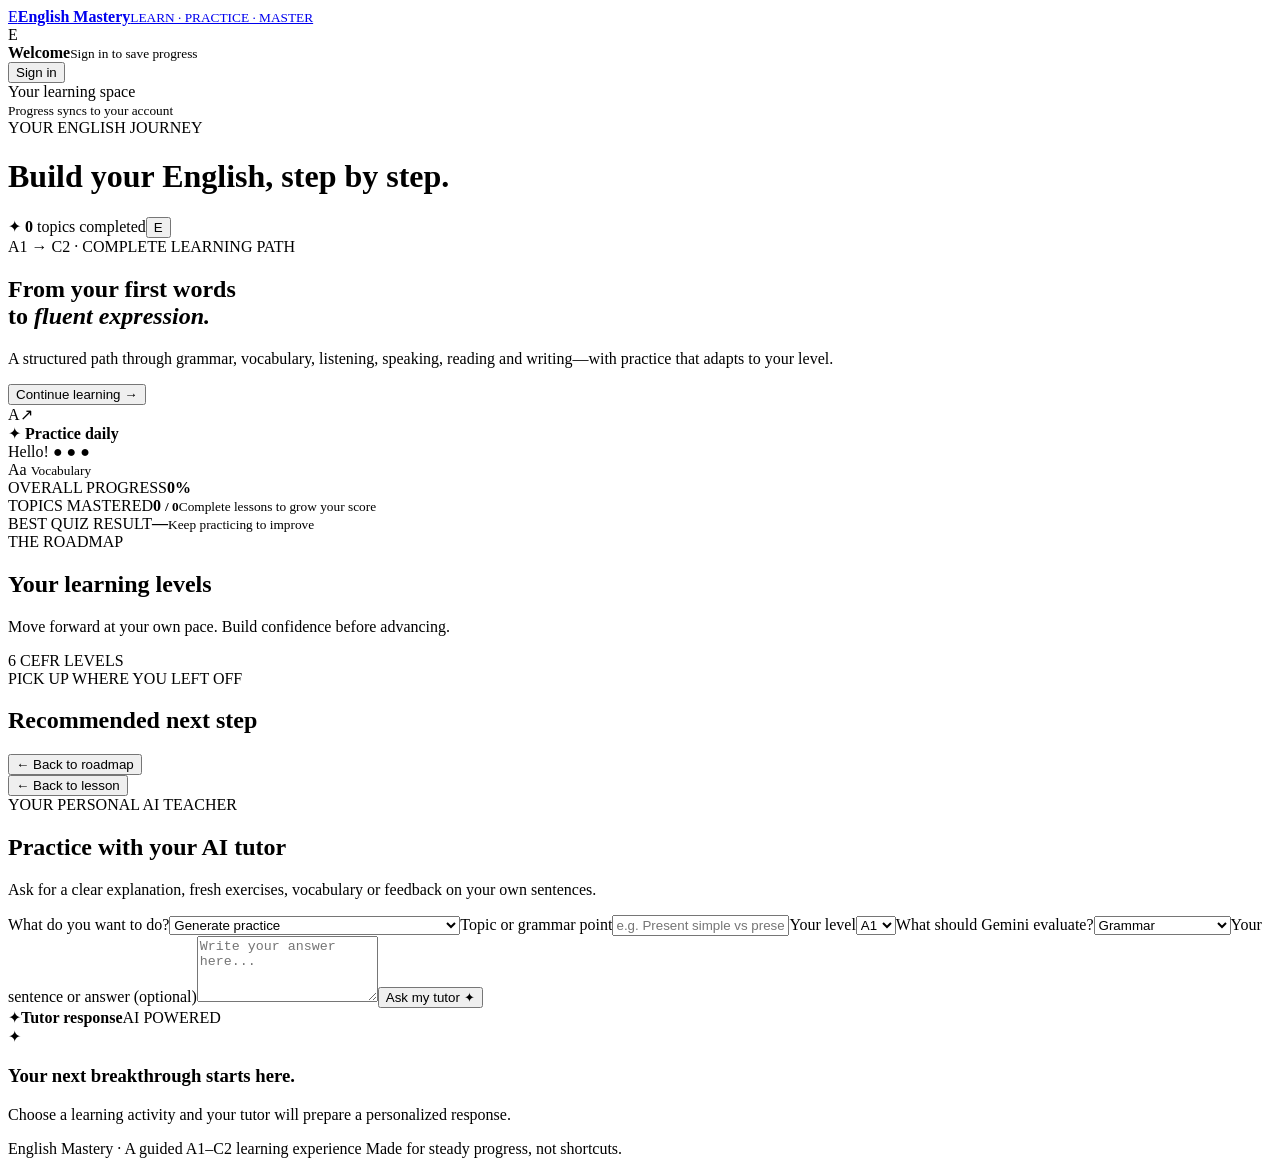
==== index.html @ 78835b99 "Add English Mastery v8 frontend and Netlify setup" ====
<!doctype html>
<html lang="es"><head><meta charset="utf-8"><meta name="viewport" content="width=device-width,initial-scale=1"><meta name="theme-color" content="#f6f7f3"><title>English Mastery · A1—C2</title><link rel="stylesheet" href="/styles.css"></head><body>
<div class="app-shell"><aside class="sidebar"><a class="brand" href="#home"><span class="brand-mark">E</span><span><b>English Mastery</b><small>LEARN · PRACTICE · MASTER</small></span></a><div class="profile" id="profile"><div class="avatar">E</div><div><b>Welcome</b><small>Sign in to save progress</small></div><button class="text-btn" id="signBtn">Sign in</button></div><nav id="levelNav" aria-label="Course levels"></nav><div class="side-foot"><span class="live-dot"></span> Your learning space<br><small>Progress syncs to your account</small></div></aside>
<main class="main"><header class="topbar"><div><div class="eyebrow">YOUR ENGLISH JOURNEY</div><h1 id="pageTitle">Build your English, step by step.</h1></div><div class="top-actions"><span class="streak">✦ <b id="doneCount">0</b> topics completed</span><button class="avatar-mini" id="accountBtn" aria-label="Account">E</button></div></header>
<section id="diagnostic" class="view"><div id="diagnosticContent"></div></section>
<section id="dashboard" class="view active"><div class="hero"><div class="hero-copy"><span class="pill light">A1 → C2 · COMPLETE LEARNING PATH</span><h2>From your first words<br>to <em>fluent expression.</em></h2><p>A structured path through grammar, vocabulary, listening, speaking, reading and writing—with practice that adapts to your level.</p><button class="primary" id="continueBtn">Continue learning <span>→</span></button></div><div class="hero-art" aria-hidden="true"><div class="orbit orbit-one"></div><div class="orbit orbit-two"></div><div class="book">A<span>↗</span></div><div class="float-card card-a">✦ <b>Practice daily</b></div><div class="float-card card-b">Hello! <span>● ● ●</span></div><div class="float-card card-c">Aa <small>Vocabulary</small></div></div></div>
<div class="stats-grid"><article class="stat"><span>OVERALL PROGRESS</span><strong id="overallPct">0%</strong><div class="progress-track"><i id="overallBar"></i></div></article><article class="stat"><span>TOPICS MASTERED</span><strong id="topicCount">0 <small>/ 0</small></strong><small>Complete lessons to grow your score</small></article><article class="stat"><span>BEST QUIZ RESULT</span><strong id="bestScore">—</strong><small>Keep practicing to improve</small></article></div>
<div class="section-head"><div><span class="eyebrow">THE ROADMAP</span><h2>Your learning levels</h2><p>Move forward at your own pace. Build confidence before advancing.</p></div><span class="subtle">6 CEFR LEVELS</span></div><div id="levelCards" class="level-grid"></div>
<div class="section-head module-head"><div><span class="eyebrow">PICK UP WHERE YOU LEFT OFF</span><h2>Recommended next step</h2></div></div><div id="nextCard"></div></section>
<section id="lesson" class="view"><button class="back-link" id="backHome">← Back to roadmap</button><div id="lessonContent"></div></section>
<section id="quiz" class="view"><button class="back-link" id="backLesson">← Back to lesson</button><div id="quizContent"></div></section>
<section id="tutor" class="view"><div class="section-head"><div><span class="eyebrow">YOUR PERSONAL AI TEACHER</span><h2>Practice with your AI tutor</h2><p>Ask for a clear explanation, fresh exercises, vocabulary or feedback on your own sentences.</p></div></div><div class="tutor-layout"><div class="tutor-controls"><label>What do you want to do?<select id="tutorTask"><option value="practice">Generate practice</option><option value="explain">Explain a grammar point</option><option value="vocabulary">Vocabulary drill</option><option value="feedback">Correct grammar / writing / speaking (graded)</option></select></label><label>Topic or grammar point<input id="tutorTopic" placeholder="e.g. Present simple vs present continuous"></label><label>Your level<select id="tutorLevel"><option>A1</option><option>A2</option><option>B1</option><option>B2</option><option>C1</option><option>C2</option></select></label><label>What should Gemini evaluate?<select id="tutorSkill"><option value="grammar">Grammar</option><option value="writing">Writing</option><option value="speaking">Speaking transcript</option></select></label><label id="tutorInputWrap">Your sentence or answer (optional)<textarea id="tutorInput" rows="4" placeholder="Write your answer here..."></textarea></label><button class="primary" id="askTutor">Ask my tutor <span>✦</span></button></div><article class="tutor-output"><div class="output-head"><span class="sparkle">✦</span><b>Tutor response</b><span class="subtle">AI POWERED</span></div><div id="tutorResponse" class="response-body"><div class="empty-orb">✦</div><h3>Your next breakthrough starts here.</h3><p>Choose a learning activity and your tutor will prepare a personalized response.</p></div></article></div></section>
<footer>English Mastery · A guided A1–C2 learning experience <span>Made for steady progress, not shortcuts.</span></footer></main></div><div id="toast" role="status" class="toast"></div><script src="/app.js" defer></script><script src="/diagnostic.js" defer></script><script src="/learning.js" defer></script></body></html>
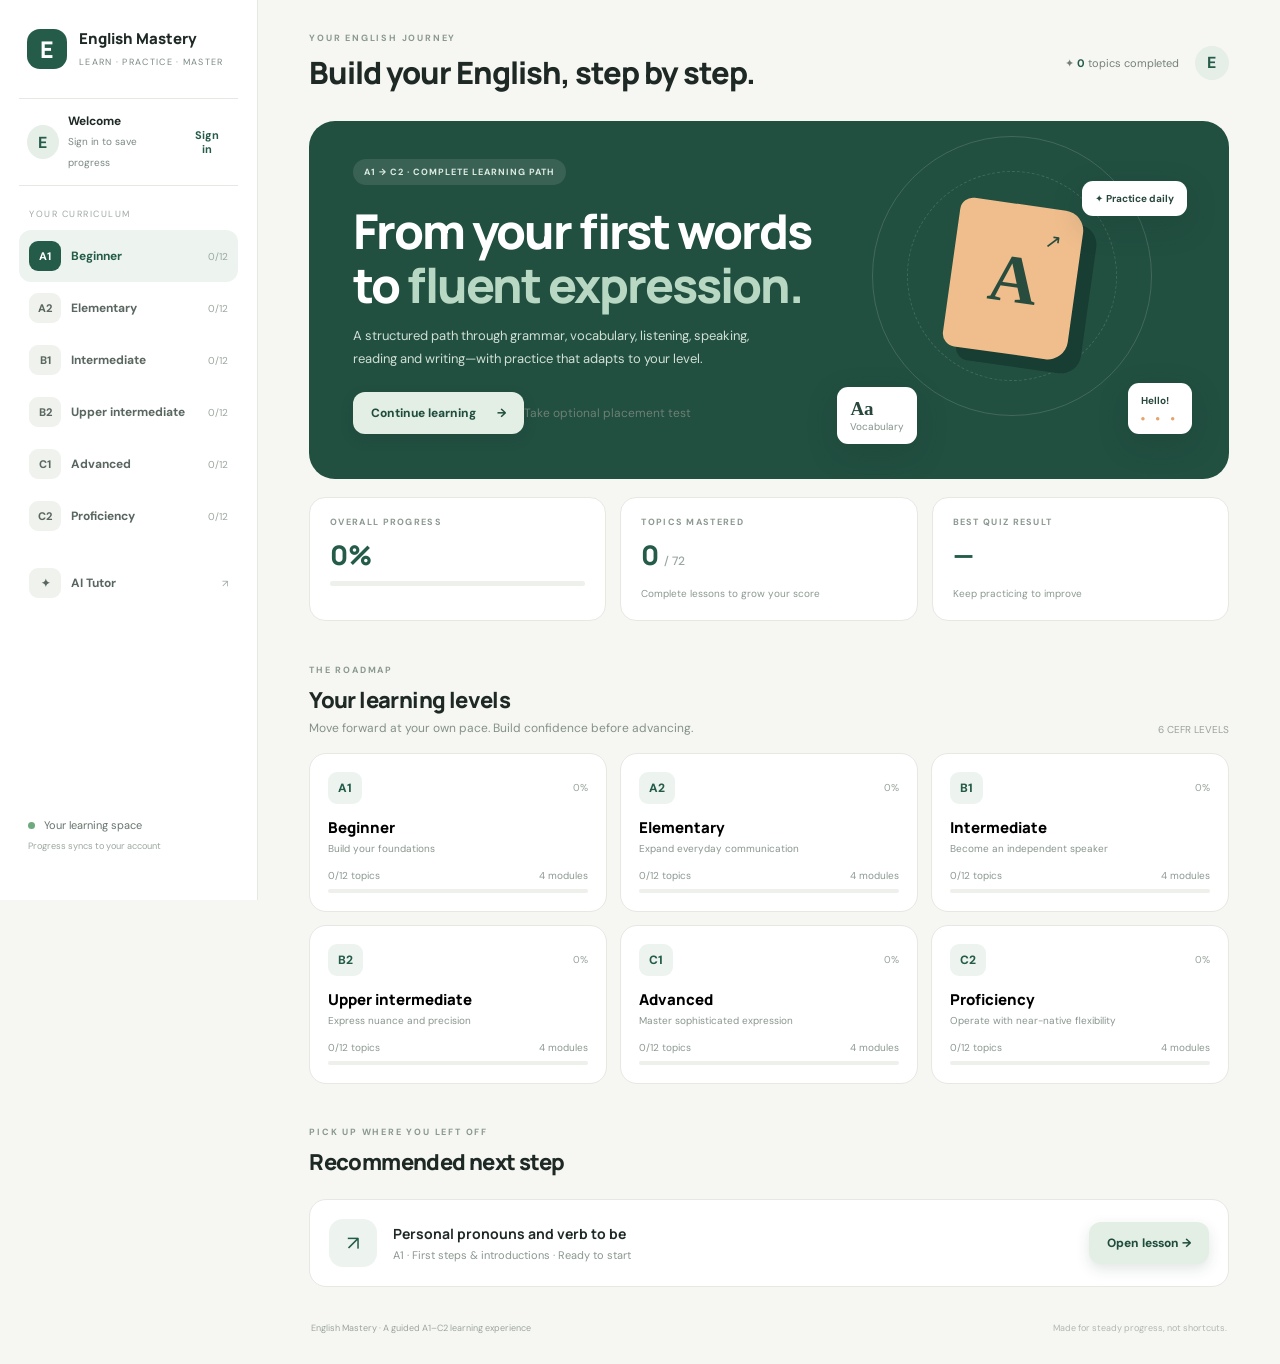
==== commit 24d9019e: "Make placement diagnostic optional; enforce A1-C2 progression" ====
--- a/index.html
+++ b/index.html
@@ -1,9 +1,9 @@
 <!doctype html>
-<html lang="es"><head><meta charset="utf-8"><meta name="viewport" content="width=device-width,initial-scale=1"><meta name="theme-color" content="#f6f7f3"><title>English Mastery · A1—C2</title><link rel="stylesheet" href="/styles.css"></head><body>
+<html lang="es"><head><meta charset="utf-8"><meta name="viewport" content="width=device-width,initial-scale=1"><meta name="theme-color" content="#f6f7f3"><title>English Mastery · A1—C2</title><link rel="stylesheet" href="/styles.css"><link rel="stylesheet" href="/learning.css"></head><body>
 <div class="app-shell"><aside class="sidebar"><a class="brand" href="#home"><span class="brand-mark">E</span><span><b>English Mastery</b><small>LEARN · PRACTICE · MASTER</small></span></a><div class="profile" id="profile"><div class="avatar">E</div><div><b>Welcome</b><small>Sign in to save progress</small></div><button class="text-btn" id="signBtn">Sign in</button></div><nav id="levelNav" aria-label="Course levels"></nav><div class="side-foot"><span class="live-dot"></span> Your learning space<br><small>Progress syncs to your account</small></div></aside>
 <main class="main"><header class="topbar"><div><div class="eyebrow">YOUR ENGLISH JOURNEY</div><h1 id="pageTitle">Build your English, step by step.</h1></div><div class="top-actions"><span class="streak">✦ <b id="doneCount">0</b> topics completed</span><button class="avatar-mini" id="accountBtn" aria-label="Account">E</button></div></header>
 <section id="diagnostic" class="view"><div id="diagnosticContent"></div></section>
-<section id="dashboard" class="view active"><div class="hero"><div class="hero-copy"><span class="pill light">A1 → C2 · COMPLETE LEARNING PATH</span><h2>From your first words<br>to <em>fluent expression.</em></h2><p>A structured path through grammar, vocabulary, listening, speaking, reading and writing—with practice that adapts to your level.</p><button class="primary" id="continueBtn">Continue learning <span>→</span></button></div><div class="hero-art" aria-hidden="true"><div class="orbit orbit-one"></div><div class="orbit orbit-two"></div><div class="book">A<span>↗</span></div><div class="float-card card-a">✦ <b>Practice daily</b></div><div class="float-card card-b">Hello! <span>● ● ●</span></div><div class="float-card card-c">Aa <small>Vocabulary</small></div></div></div>
+<section id="dashboard" class="view active"><div class="hero"><div class="hero-copy"><span class="pill light">A1 → C2 · COMPLETE LEARNING PATH</span><h2>From your first words<br>to <em>fluent expression.</em></h2><p>A structured path through grammar, vocabulary, listening, speaking, reading and writing—with practice that adapts to your level.</p><button class="primary" id="continueBtn">Continue learning <span>→</span></button><button class="back-link" id="optionalDiagnostic" style="margin-top:12px">Take optional placement test</button></div><div class="hero-art" aria-hidden="true"><div class="orbit orbit-one"></div><div class="orbit orbit-two"></div><div class="book">A<span>↗</span></div><div class="float-card card-a">✦ <b>Practice daily</b></div><div class="float-card card-b">Hello! <span>● ● ●</span></div><div class="float-card card-c">Aa <small>Vocabulary</small></div></div></div>
 <div class="stats-grid"><article class="stat"><span>OVERALL PROGRESS</span><strong id="overallPct">0%</strong><div class="progress-track"><i id="overallBar"></i></div></article><article class="stat"><span>TOPICS MASTERED</span><strong id="topicCount">0 <small>/ 0</small></strong><small>Complete lessons to grow your score</small></article><article class="stat"><span>BEST QUIZ RESULT</span><strong id="bestScore">—</strong><small>Keep practicing to improve</small></article></div>
 <div class="section-head"><div><span class="eyebrow">THE ROADMAP</span><h2>Your learning levels</h2><p>Move forward at your own pace. Build confidence before advancing.</p></div><span class="subtle">6 CEFR LEVELS</span></div><div id="levelCards" class="level-grid"></div>
 <div class="section-head module-head"><div><span class="eyebrow">PICK UP WHERE YOU LEFT OFF</span><h2>Recommended next step</h2></div></div><div id="nextCard"></div></section>
--- a/styles.css
+++ b/styles.css
@@ -0,0 +1 @@
+@import url('https://fonts.googleapis.com/css2?family=DM+Sans:wght@400;500;600;700&family=Manrope:wght@400;500;600;700;800&display=swap');:root{--ink:#1e2925;--muted:#7b8982;--paper:#f6f7f3;--white:#fff;--green:#245b49;--mint:#dcebe2;--line:#e5e9e2;--orange:#f2a66b;--radius:20px}*{box-sizing:border-box}body{margin:0;background:var(--paper);color:var(--ink);font-family:'DM Sans',sans-serif}button,input,select,textarea{font:inherit}button{cursor:pointer}.app-shell{min-height:100vh}.sidebar{position:fixed;inset:0 auto 0 0;width:258px;background:#fff;border-right:1px solid var(--line);padding:28px 19px;display:flex;flex-direction:column;z-index:5}.brand{display:flex;align-items:center;gap:12px;color:var(--ink);text-decoration:none;padding:0 8px 28px}.brand-mark{width:40px;height:40px;border-radius:13px;background:var(--green);color:white;display:grid;place-items:center;font:800 23px Manrope}.brand b{display:block;font:800 15px Manrope}.brand small{font-size:9px;letter-spacing:1.3px;color:var(--muted)}.profile{display:flex;align-items:center;gap:9px;padding:14px 8px;border-block:1px solid var(--line);margin-bottom:22px}.avatar,.avatar-mini{width:34px;height:34px;border-radius:50%;background:#e6eee8;color:var(--green);display:grid;place-items:center;font-weight:700;border:0}.profile b{font-size:12px;display:block}.profile small{font-size:10px;color:var(--muted)}.text-btn{margin-left:auto;background:none;border:0;color:var(--green);font-size:11px;font-weight:700}.nav-label{font-size:9px;letter-spacing:1.5px;color:#a0aaa3;padding:0 10px 10px}.level-nav{display:grid;gap:5px}.nav-level{display:flex;align-items:center;gap:10px;padding:11px 10px;border:0;background:transparent;border-radius:12px;color:#596760;text-align:left;width:100%}.nav-level:hover,.nav-level.active{background:#edf4ef;color:var(--green)}.level-chip{width:32px;height:30px;border-radius:9px;background:#f0f2ee;display:grid;place-items:center;font-size:11px;font-weight:800}.nav-level.active .level-chip{background:var(--green);color:white}.nav-level b{font-size:12px}.nav-level small{margin-left:auto;font-size:10px;color:#9ba79f}.side-foot{margin-top:auto;padding:16px 9px;color:#67756d;font-size:11px;line-height:1.8}.side-foot small{color:#9ba79f}.live-dot{display:inline-block;width:7px;height:7px;background:#6eaa7e;border-radius:50%;margin-right:6px}.main{margin-left:258px;padding:32px clamp(22px,4vw,62px) 20px;max-width:1600px}.topbar{display:flex;justify-content:space-between;align-items:center;margin-bottom:28px}.eyebrow{font-size:9px;letter-spacing:1.8px;font-weight:700;color:#8a9990}.topbar h1{font:800 clamp(22px,2.4vw,31px) Manrope;margin:7px 0 0;letter-spacing:-1px}.top-actions{display:flex;align-items:center;gap:16px}.streak{font-size:11px;color:#748179}.streak b{color:var(--green)}.view{display:none}.view.active{display:block}.hero{background:#214f40;color:white;border-radius:26px;min-height:310px;display:flex;overflow:hidden;position:relative;padding:38px 44px}.hero-copy{max-width:510px;position:relative;z-index:1}.pill{display:inline-block;border-radius:30px;padding:7px 11px;font-size:9px;letter-spacing:1px;font-weight:700}.pill.light{background:#ffffff1b;color:#dcebe2}.hero h2{font:800 clamp(31px,4vw,48px)/1.13 Manrope;letter-spacing:-2px;margin:19px 0 12px}.hero h2 em{font-style:normal;color:#b8d8c3}.hero p{font-size:13px;line-height:1.7;color:#d1e0d6;max-width:430px;margin-bottom:22px}.primary{background:#e3efe5;color:#204d3e;border:0;border-radius:12px;padding:13px 18px;font-weight:800;font-size:12px;box-shadow:0 5px 14px #173b2f20}.primary:hover{transform:translateY(-1px);background:#fff}.primary span{margin-left:18px}.hero-art{position:absolute;right:4%;top:0;width:39%;height:100%;min-width:260px}.orbit{position:absolute;border:1px solid #ffffff25;border-radius:50%;width:280px;height:280px;right:40px;top:15px}.orbit-two{width:210px;height:210px;right:75px;top:50px;border-style:dashed}.book{position:absolute;right:116px;top:83px;width:125px;height:150px;background:#f0bd8d;border-radius:13px 20px 20px 13px;box-shadow:15px 12px 0 #183d32;display:grid;place-items:center;color:#284c3e;font:800 68px Georgia;transform:rotate(8deg)}.book span{font:20px Manrope;position:absolute;right:20px;top:18px}.float-card{position:absolute;background:#fff;color:#28473b;border-radius:11px;padding:11px 13px;font-size:10px;box-shadow:0 10px 30px #16392f35}.card-a{right:5px;top:60px}.card-b{right:0;bottom:45px;font-weight:700}.card-b span{display:block;color:#e5a36d;font-size:8px;letter-spacing:4px;margin-top:6px}.card-c{left:4px;bottom:35px;font:800 19px Georgia}.card-c small{display:block;font:10px 'DM Sans';color:#84938a}.stats-grid{display:grid;grid-template-columns:repeat(3,1fr);gap:14px;margin:18px 0 36px}.stat{background:white;border:1px solid var(--line);border-radius:16px;padding:18px 20px}.stat>span{display:block;color:#8c9991;font-size:9px;letter-spacing:1.3px;font-weight:700}.stat strong{display:block;font:800 27px Manrope;margin:8px 0;color:var(--green)}.stat strong small{font:500 12px 'DM Sans';color:#9aa69f}.stat>small{font-size:10px;color:#8b9990}.progress-track{height:5px;background:#edf0eb;border-radius:9px;overflow:hidden}.progress-track i{display:block;height:100%;width:0;background:#5c9676;border-radius:9px;transition:width .3s}.section-head{display:flex;justify-content:space-between;align-items:end;margin-bottom:17px}.section-head h2{font:800 22px Manrope;margin:7px 0 5px;letter-spacing:-.6px}.section-head p{font-size:12px;color:#849188;margin:0}.subtle{font-size:10px;color:#98a39b}.level-grid{display:grid;grid-template-columns:repeat(3,1fr);gap:13px}.level-card{background:white;border:1px solid var(--line);border-radius:17px;padding:18px;text-align:left;transition:.2s;cursor:pointer}.level-card:hover{transform:translateY(-3px);box-shadow:0 12px 30px #243b2c0d;border-color:#c4d6c9}.level-card-top{display:flex;justify-content:space-between;align-items:center}.level-badge{background:#edf4ef;color:var(--green);border-radius:9px;padding:8px 10px;font-weight:800;font-size:12px}.level-card h3{font:800 15px Manrope;margin:13px 0 4px}.level-card p{font-size:10px;color:#89968e;margin:0 0 14px}.level-meta{display:flex;justify-content:space-between;color:#8c9991;font-size:10px;margin-bottom:7px}.level-card .progress-track{height:4px}.module-head{margin-top:35px}.next-card{background:white;border:1px solid var(--line);padding:19px;border-radius:17px;display:flex;align-items:center;gap:16px}.next-icon{width:48px;height:48px;background:#edf4ef;color:var(--green);display:grid;place-items:center;border-radius:14px;font-size:20px}.next-card h3{font:700 14px Manrope;margin:0 0 5px}.next-card p{font-size:11px;color:#8a978f;margin:0}.next-card button{margin-left:auto}.back-link{border:0;background:none;color:#6e7f74;font-size:12px;padding:0;margin:2px 0 20px}.lesson-head{background:#e7f0e8;border-radius:22px;padding:28px 30px;margin-bottom:18px}.lesson-head h2{font:800 30px Manrope;margin:8px 0}.lesson-head p{color:#63766a;font-size:13px;max-width:720px;line-height:1.7}.lesson-layout{display:grid;grid-template-columns:minmax(0,1fr) 270px;gap:17px}.lesson-main,.lesson-aside,.quiz-panel{background:white;border:1px solid var(--line);border-radius:18px;padding:23px}.lesson-main h3,.lesson-aside h3{font:800 16px Manrope;margin:0 0 12px}.lesson-main p,.lesson-main li{font-size:13px;line-height:1.8;color:#59675f}.example{background:#f4f7f3;border-left:3px solid #6e9d7b;padding:13px 15px;border-radius:0 10px 10px 0;margin:13px 0;font-size:12px;line-height:1.7}.example b{color:var(--green)}.visual-cards{display:grid;grid-template-columns:repeat(3,1fr);gap:10px;margin:15px 0}.visual-card{background:#f7f8f5;border:1px solid var(--line);border-radius:12px;padding:14px}.visual-card strong{display:block;color:var(--green);font:800 17px Manrope;margin-bottom:5px}.visual-card small{font-size:10px;color:#829087;line-height:1.5}.lesson-aside{height:max-content}.lesson-aside p{font-size:11px;line-height:1.7;color:#748279}.topic-list{display:grid;gap:7px}.topic-row{display:flex;align-items:center;gap:10px;border:1px solid var(--line);background:white;border-radius:12px;padding:12px;width:100%;text-align:left}.topic-row.selected{border-color:#83aa8e;background:#f5f9f5}.topic-row .check{width:22px;height:22px;border:1px solid #d5ded6;border-radius:50%;display:grid;place-items:center;font-size:10px;color:#fff}.topic-row.done .check{background:#4f8c68;border-color:#4f8c68}.topic-row b{font-size:11px}.topic-row small{display:block;color:#94a097;font-size:9px;margin-top:3px}.topic-row .arrow{margin-left:auto;color:#9ca9a0}.quiz-panel{max-width:850px;margin:auto}.quiz-panel h2{font:800 26px Manrope}.question{padding:17px 0;border-bottom:1px solid var(--line)}.question p{font-size:13px;font-weight:700}.option{display:flex;gap:9px;align-items:center;padding:9px 11px;border:1px solid var(--line);border-radius:9px;margin:7px 0;font-size:12px;cursor:pointer}.option:has(input:checked){border-color:#7aa389;background:#f2f7f3}.option input{accent-color:#2e6a51}.quiz-actions{display:flex;justify-content:space-between;align-items:center;margin-top:20px}.tutor-layout{display:grid;grid-template-columns:310px 1fr;gap:17px}.tutor-controls,.tutor-output{background:white;border:1px solid var(--line);border-radius:18px;padding:22px}.tutor-controls label{display:block;font-size:11px;font-weight:700;color:#58675e;margin-bottom:14px}.tutor-controls input,.tutor-controls select,.tutor-controls textarea{display:block;width:100%;margin-top:7px;border:1px solid #e0e6df;border-radius:9px;padding:10px;color:var(--ink);background:#fbfcfa;font-size:12px}.tutor-controls .primary{width:100%;background:var(--green);color:white}.output-head{display:flex;align-items:center;gap:9px;padding-bottom:15px;border-bottom:1px solid var(--line);font-size:12px}.output-head .subtle{margin-left:auto}.sparkle{color:#c18b54}.response-body{padding:22px 5px;font-size:13px;line-height:1.8;white-space:pre-wrap;color:#536259}.empty-orb{width:48px;height:48px;background:#edf4ef;border-radius:50%;display:grid;place-items:center;color:var(--green);font-size:21px}.response-body h3{font:800 18px Manrope;color:var(--ink)}.response-body p{color:#87938c}.toast{position:fixed;bottom:24px;right:24px;background:#213f32;color:white;padding:12px 17px;border-radius:10px;font-size:12px;opacity:0;transform:translateY(8px);transition:.2s;pointer-events:none;z-index:20}.toast.show{opacity:1;transform:none}footer{display:flex;justify-content:space-between;color:#9ba59e;font-size:9px;padding:35px 2px 10px}footer span{color:#b0b8b1}@media(max-width:1000px){.sidebar{width:215px}.main{margin-left:215px;padding:25px}.hero{padding:30px}.hero-art{opacity:.65;right:-30px}.level-grid{grid-template-columns:repeat(2,1fr)}}@media(max-width:700px){.sidebar{position:relative;width:100%;height:auto;padding:13px 15px}.brand{padding:0 3px 12px}.profile{display:none}.sidebar nav{display:flex;overflow:auto;gap:5px;padding-bottom:4px}.nav-label,.side-foot{display:none}.nav-level{min-width:max-content;padding:7px}.nav-level small{display:none}.main{margin:0;padding:20px 15px}.topbar{margin-bottom:18px}.topbar h1{font-size:20px}.streak{display:none}.hero{padding:25px;min-height:300px}.hero-art{opacity:.22;right:-90px}.hero-copy{max-width:100%}.hero h2{font-size:34px}.hero p{max-width:90%}.stats-grid{gap:7px}.stat{padding:12px 10px}.stat strong{font-size:21px}.stat>span{font-size:7px}.level-grid{grid-template-columns:1fr 1fr}.level-card{padding:13px}.lesson-layout,.tutor-layout{grid-template-columns:1fr}.visual-cards{grid-template-columns:1fr}.next-card{align-items:flex-start;flex-wrap:wrap}.next-card button{margin-left:64px}.lesson-head{padding:20px}.lesson-head h2{font-size:25px}footer{display:block;line-height:2}footer span{display:block}}
--- a/learning.css
+++ b/learning.css
@@ -0,0 +1 @@
+.lesson-engine{min-width:0}.lesson-tabs{display:flex;flex-wrap:wrap;gap:7px;border-bottom:1px solid var(--line);padding-bottom:12px;margin-bottom:20px}.lesson-tab,.secondary{border:1px solid var(--line);background:#fff;border-radius:9px;padding:9px 12px;font-size:11px;color:#53645a}.lesson-tab.active{background:#245b49;color:#fff;border-color:#245b49}.lesson-pane{display:none}.lesson-pane.active{display:block}.lesson-pane h3{margin:0 0 12px}.lesson-pane h4{font:700 14px Manrope;margin:20px 0 10px}.audio-panel,.practice-card,.reading-card,.assessment-box,.mastery-panel{border:1px solid var(--line);border-radius:14px;padding:17px;margin:14px 0;background:#fbfcfa}.audio-panel p,.small-note{font-size:11px;color:#849188;line-height:1.6}.audio-panel .primary,.audio-panel .secondary{margin:6px 6px 6px 0}.audio-orb{font-size:25px;color:var(--green)}.hidden{display:none!important}.practice-card textarea,.lesson-pane textarea{width:100%;border:1px solid #dfe6df;border-radius:10px;padding:12px;margin:12px 0;font:12px 'DM Sans';background:#fff}.vocab-grid{display:grid;grid-template-columns:repeat(2,1fr);gap:9px}.vocab-card{border:1px solid var(--line);border-radius:10px;padding:13px;background:#f8faf7}.vocab-card b,.vocab-card small{display:block}.vocab-card small{font-size:10px;color:#829087;margin-top:5px}.shadow-line{display:flex;justify-content:space-between;align-items:center;gap:10px;padding:12px;border-bottom:1px solid var(--line);font-size:12px}.skill-section-head{margin-bottom:12px}.skill-kicker{font-size:9px;letter-spacing:1.5px;color:#8a9990;font-weight:800}.status-row{display:flex;justify-content:space-between;border-bottom:1px solid var(--line);padding:9px 0;font-size:12px}.status-row b{color:var(--green)}.mastery-panel{margin-top:22px}.mastery-panel>p{font-size:12px;color:#718078;line-height:1.6}.lesson-bottom{display:flex;justify-content:space-between;gap:10px;margin-top:20px}.lesson-bottom button:disabled{opacity:.4;cursor:not-allowed}.evaluation-result{background:#f1f6f1;border-radius:10px;padding:14px;margin-top:12px;font-size:12px;line-height:1.7}.evaluation-result h4{color:var(--green)}.assessment-box .question{padding:10px 0}.assessment-box>p{font-size:12px;color:#748279}.small-note{font-size:10px}.lesson-engine .primary{margin-top:10px}@media(max-width:700px){.lesson-tabs{display:grid;grid-template-columns:repeat(2,1fr)}.lesson-tab{width:100%}.vocab-grid{grid-template-columns:1fr}.lesson-bottom{flex-direction:column}.lesson-bottom button{width:100%}}
